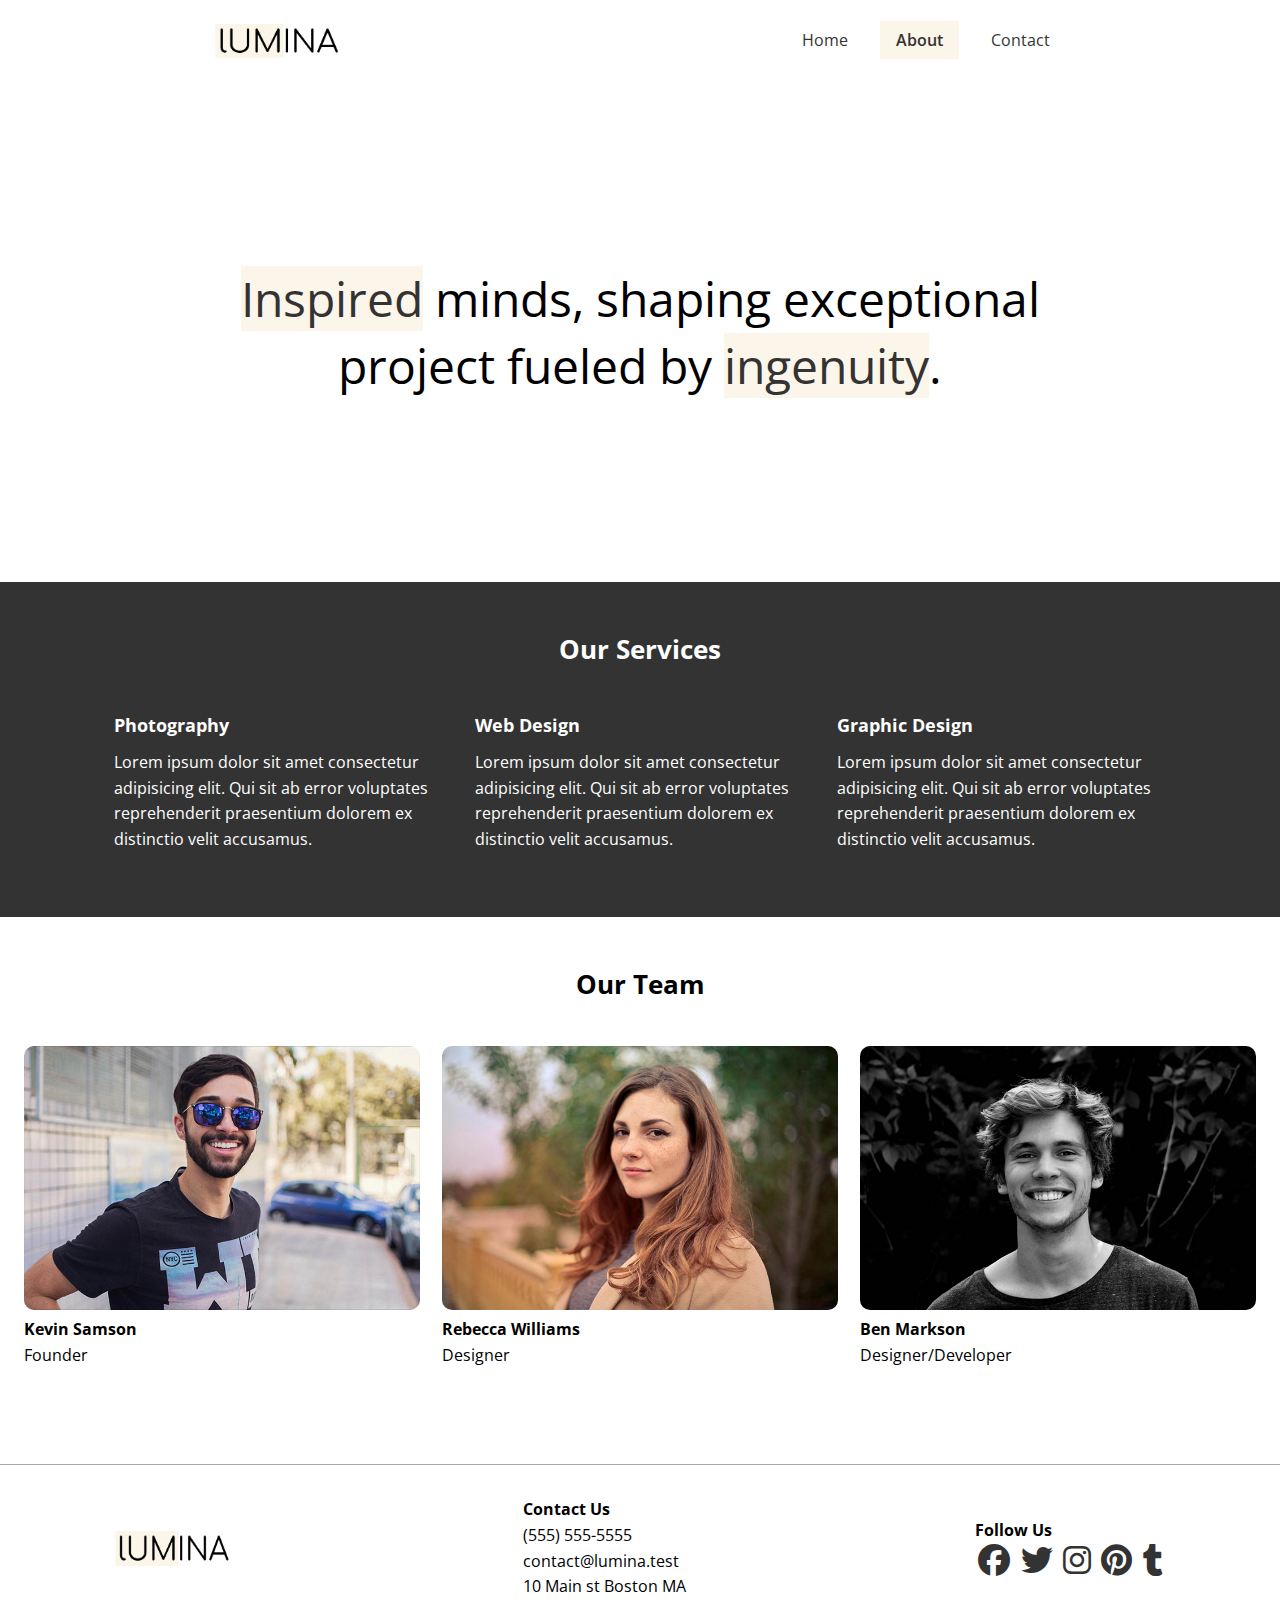
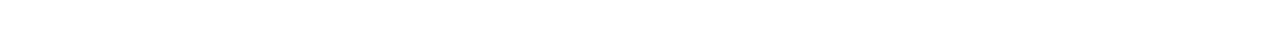
==== about.html @ 6e00bea1 "Initial commit" ====
<!DOCTYPE html>
<html lang="en">
<head>
    <meta charset="UTF-8">
    <meta name="viewport" content="width=device-width, initial-scale=1.0">
    <link rel="stylesheet" href="https://cdnjs.cloudflare.com/ajax/libs/font-awesome/6.7.2/css/all.min.css"
        integrity="sha512-Evv84Mr4kqVGRNSgIGL/F/aIDqQb7xQ2vcrdIwxfjThSH8CSR7PBEakCr51Ck+w+/U6swU2Im1vVX0SVk9ABhg=="
        crossorigin="anonymous" referrerpolicy="no-referrer" />
    <title>About Lumina Creative</title>
    <link rel="shortcut icon" href="./images/favicon.ico" type="image/x-icon">
    <link rel="stylesheet" href="./css/styles.css">
    <link rel="preconnect" href="https://fonts.googleapis.com">
    <link rel="preconnect" href="https://fonts.gstatic.com" crossorigin>
    <link href="https://fonts.googleapis.com/css2?family=Open+Sans:ital,wght@0,300..800;1,300..800&display=swap"
        rel="stylesheet">
</head>
<body>
    <header class="header">
        <div class="container container-sm header-flex">
            <img src="./images/logo.png" alt="Lumina Creative" class="logo">
            <nav>
                <ul class="main-menu">
                    <li><a href="/">Home</a></li>
                    <li><a class="current" href="./about.html">About</a></li>
                    <li><a href="./contact.html">Contact</a></li>
                </ul>
            </nav>
        </div>
    </header>

    <section class="hero">
        <div class="container container-sm">
            <h2>
                <span class="bg-primary">Inspired</span> minds, shaping exceptional project fueled by <span class="bg-primary">ingenuity</span>.
            </h2>
        </div>
    </section>

    <section class="services bg-dark">
        <div class="container">
            <h2 class="section-heading">Our Services</h2>
            <div class="services-flex">
                <div class="service-item">
                    <h4>Photography</h4>
                    <p>Lorem ipsum dolor sit amet consectetur adipisicing elit. Qui sit ab error voluptates reprehenderit praesentium dolorem ex distinctio velit accusamus.</p>
                </div>
                <div class="service-item">
                    <h4>Web Design</h4>
                    <p>Lorem ipsum dolor sit amet consectetur adipisicing elit. Qui sit ab error voluptates reprehenderit praesentium dolorem ex distinctio velit accusamus.</p>
                </div>
                <div class="service-item">
                    <h4>Graphic Design</h4>
                    <p>Lorem ipsum dolor sit amet consectetur adipisicing elit. Qui sit ab error voluptates reprehenderit praesentium dolorem ex distinctio velit accusamus.</p>
                </div>
            </div>
        </div>
    </section>

    <section class="team">
        <div class="container container-lg">
            <h2 class="section-heading">Our Team</h2>
            <div class="team-flex">
                <div class="team-item">
                    <img src="./images/team1.jpg" alt="Team member">
                    <h4>Kevin Samson</h4>
                    <p>Founder</p>
                </div>
                <div class="team-item">
                    <img src="./images/team2.jpg" alt="Team member">
                    <h4>Rebecca Williams</h4>
                    <p>Designer</p>
                </div>
                <div class="team-item">
                    <img src="./images/team3.jpg" alt="Team member">
                    <h4>Ben Markson</h4>
                    <p>Designer/Developer</p>
                </div>
            </div>
        </div>
    </section>

    <section class="footer">
        <div class="container footer-flex">
            <img src="./images/logo.png" alt="Lumina Creative">

            <div>
                <h4>Contact Us</h4>
                <ul>
                    <li>(555) 555-5555</li>
                    <li>contact@lumina.test</li>
                    <li>10 Main st Boston MA</li>
                </ul>
            </div>

            <div>
                <h4>Follow Us</h4>
                <a href="#"><i class="fab fa-facebook fa-2x"></i></a>
                <a href="#"><i class="fab fa-twitter fa-2x"></i></a>
                <a href="#"><i class="fab fa-instagram fa-2x"></i></a>
                <a href="#"><i class="fab fa-pinterest fa-2x"></i></a>
                <a href="#"><i class="fab fa-tumblr fa-2x"></i></a>
            </div>
        </div>
    </section>
</body>

</html>
---- css/styles.css ----
* {
    margin: 0;
    padding: 0;
    box-sizing: border-box;
}

:root {
    --primary-color: #fcf5e9;
    --dark-color: #333;
    --container-normal: 1100px;
    --container-wide: 1400px;
    --container-narrow: 900px;
}

body {
    font-family: 'Open Sans', sans-serif;
    line-height: 1.6;
}

a {
    text-decoration: none;
    color: #333;
}

ul {
    list-style: none;
}

img {
    width: 100%;
}

/* Utility Classes */
.bg-primary {
    background-color: var(--primary-color);
    color: #333;
}

.bg-dark {
    background-color: var(--dark-color);
    color: #fff;
}

.bg-dark .bg-primary {
    padding: 0 0.3rem;
}

.visually-hidden {
    clip: rect(0 0 0 0);
    clip-path: inset(50%);
    height: 1px;
    overflow: hidden;
    position: absolute;
    white-space: nowrap;
    width: 1px;
}

.section-heading {
    font-size: 1.6rem;
    text-align: center;
    margin-bottom: 40px;
}

.btn {
    display: inline-block;
    padding: 1rem 2rem;
    border: 1px solid #333;
    background: transparent;
    font-family: inherit;
    font-size: inherit;
    cursor: pointer;
}

.btn:hover {
    background: #333;
    color: #fff;
}

/* Container */
.container {
    max-width: var(--container-normal);
    margin: 0 auto;
    padding: 0 1.5rem;
}

.container-lg {
    max-width: var(--container-wide);
}

.container-sm {
    max-width: var(--container-narrow);
}

/* Header */
.header {
    margin: 1.5rem auto;
}

.header .logo {
    width: 130px;
}

.header .header-flex {
    display: flex;
    justify-content: space-between;
    align-items: center;
}

.header .main-menu {
    display: flex;
    gap: 1rem;
}

.header .main-menu a {
    padding: 0.5rem 1rem;
}

.header .main-menu a:hover {
    background-color: var(--primary-color);
}

.current {
    background-color: var(--primary-color);
    font-weight: 600;
}

/* Contact */
.contact {
    padding: 3rem o 4rem;
}

.contact p {
    text-align: center;
    margin-bottom: 2rem;
}

.form-group {
    margin: 2rem 0;
}

.contact input,
.contact textarea {
    border: none;
    border-bottom: 1px #333 solid;
    width: 100%;
    padding-bottom: 1rem;
    font-family: inherit;
    font-size: inherit;
}

.contact textarea {
    height: 200px;
}

.contact input:focus,
.contact textarea:focus {
    outline: 0;
}

.contact .btn {
    width: 100%;
}

/* Gallery */
.gallery-flex {
    display: flex;
    justify-content: center;
    flex-wrap: wrap;
    gap: 20px;
}

.gallery-item {
    width: calc(33.333% - 20px);
    border-radius: 10px;
}

.gallery-item img {
    border-radius: 10px;
}

.gallery-item:hover {
    opacity: 0.9;
}

/* Hero */
.hero {
    height: 500px;
    display: flex;
    justify-content: center;
    align-items: center;
    text-align: center;
}

.hero h2 {
    font-size: 3rem;
    line-height: 1.4;
    font-weight: normal;
}

/* Footer */
.footer {
    border-top: 1px solid #aaa;
    padding: 2rem 1.5rem;
    margin-top: 2rem;
}

.footer .footer-flex {
    display: flex;
    justify-content: space-between;
    align-items: center;
}

.footer img {
    width: 120px;
    height: 35px;
}

.footer h4 {
    font-size: 1rem;
}

.footer a {
    margin: 0.2rem;
}

/* Services */
.services {
    padding: 3rem 0 4rem;
}

.services-flex {
    display: flex;
    gap: 2rem;

}

.service-item h4 {
    font-size: 1.1rem;
    margin-bottom: 0.7rem;
}

/* Team */
.team {
    padding: 3rem 0 4rem;
}

.team-flex {
    display: flex;
    gap: 1.4rem;
}

.team img {
    border-radius: 10px;
}

/* Media Queries */
@media (max-width: 768px) {

    .header .header-flex,
    .footer .footer-flex,
    .services .services-flex,
    .team .team-flex {
        flex-direction: column;
        gap: 1.5rem;
    }

    .footer .footer-flex {
        text-align: center;
    }

    .hero {
        height: 300px;
    }

    .hero h2 {
        font-size: 1.8rem;
    }

    .gallery-item {
        width: calc(50% - 20px);
    }
}
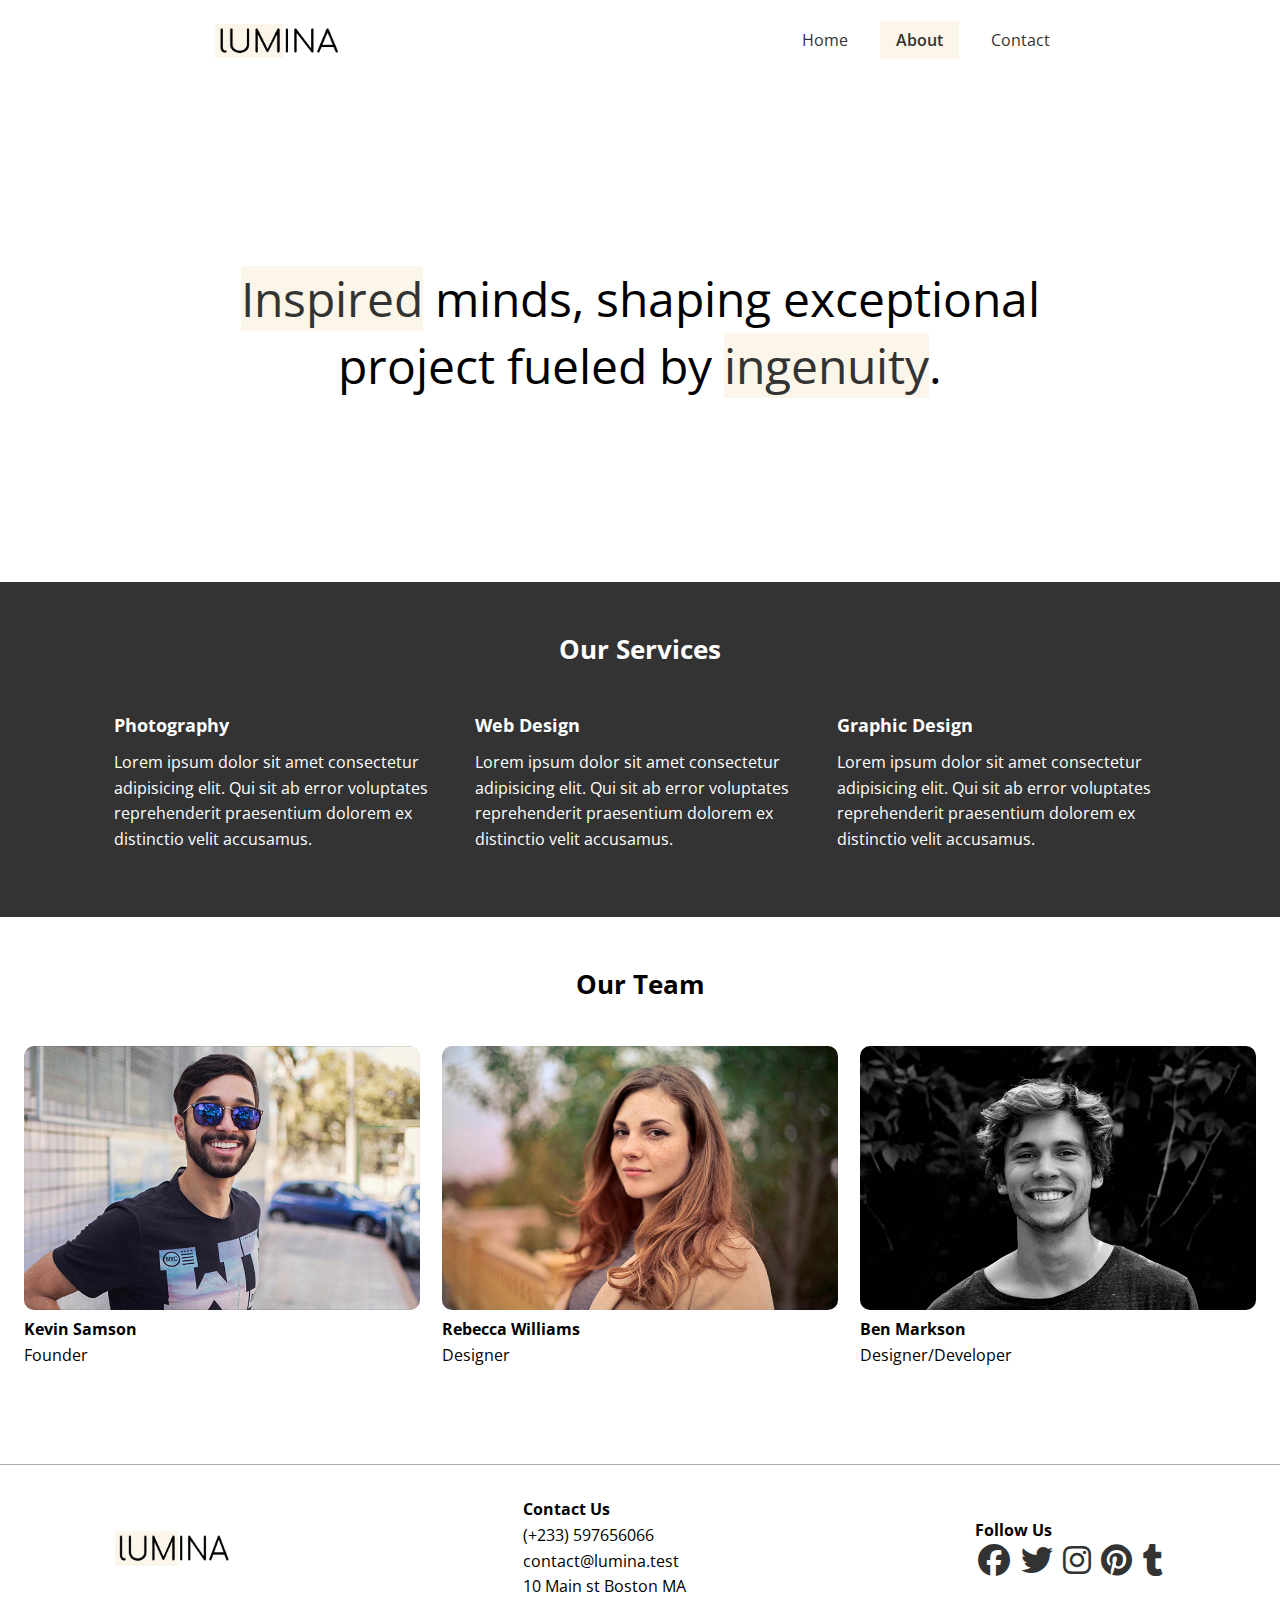
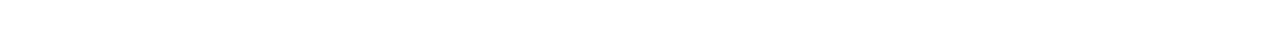
==== commit 5037bf8e: "Updated Number" ====
--- a/about.html
+++ b/about.html
@@ -86,7 +86,7 @@
             <div>
                 <h4>Contact Us</h4>
                 <ul>
-                    <li>(555) 555-5555</li>
+                    <li>(+233) 597656066</li>
                     <li>contact@lumina.test</li>
                     <li>10 Main st Boston MA</li>
                 </ul>
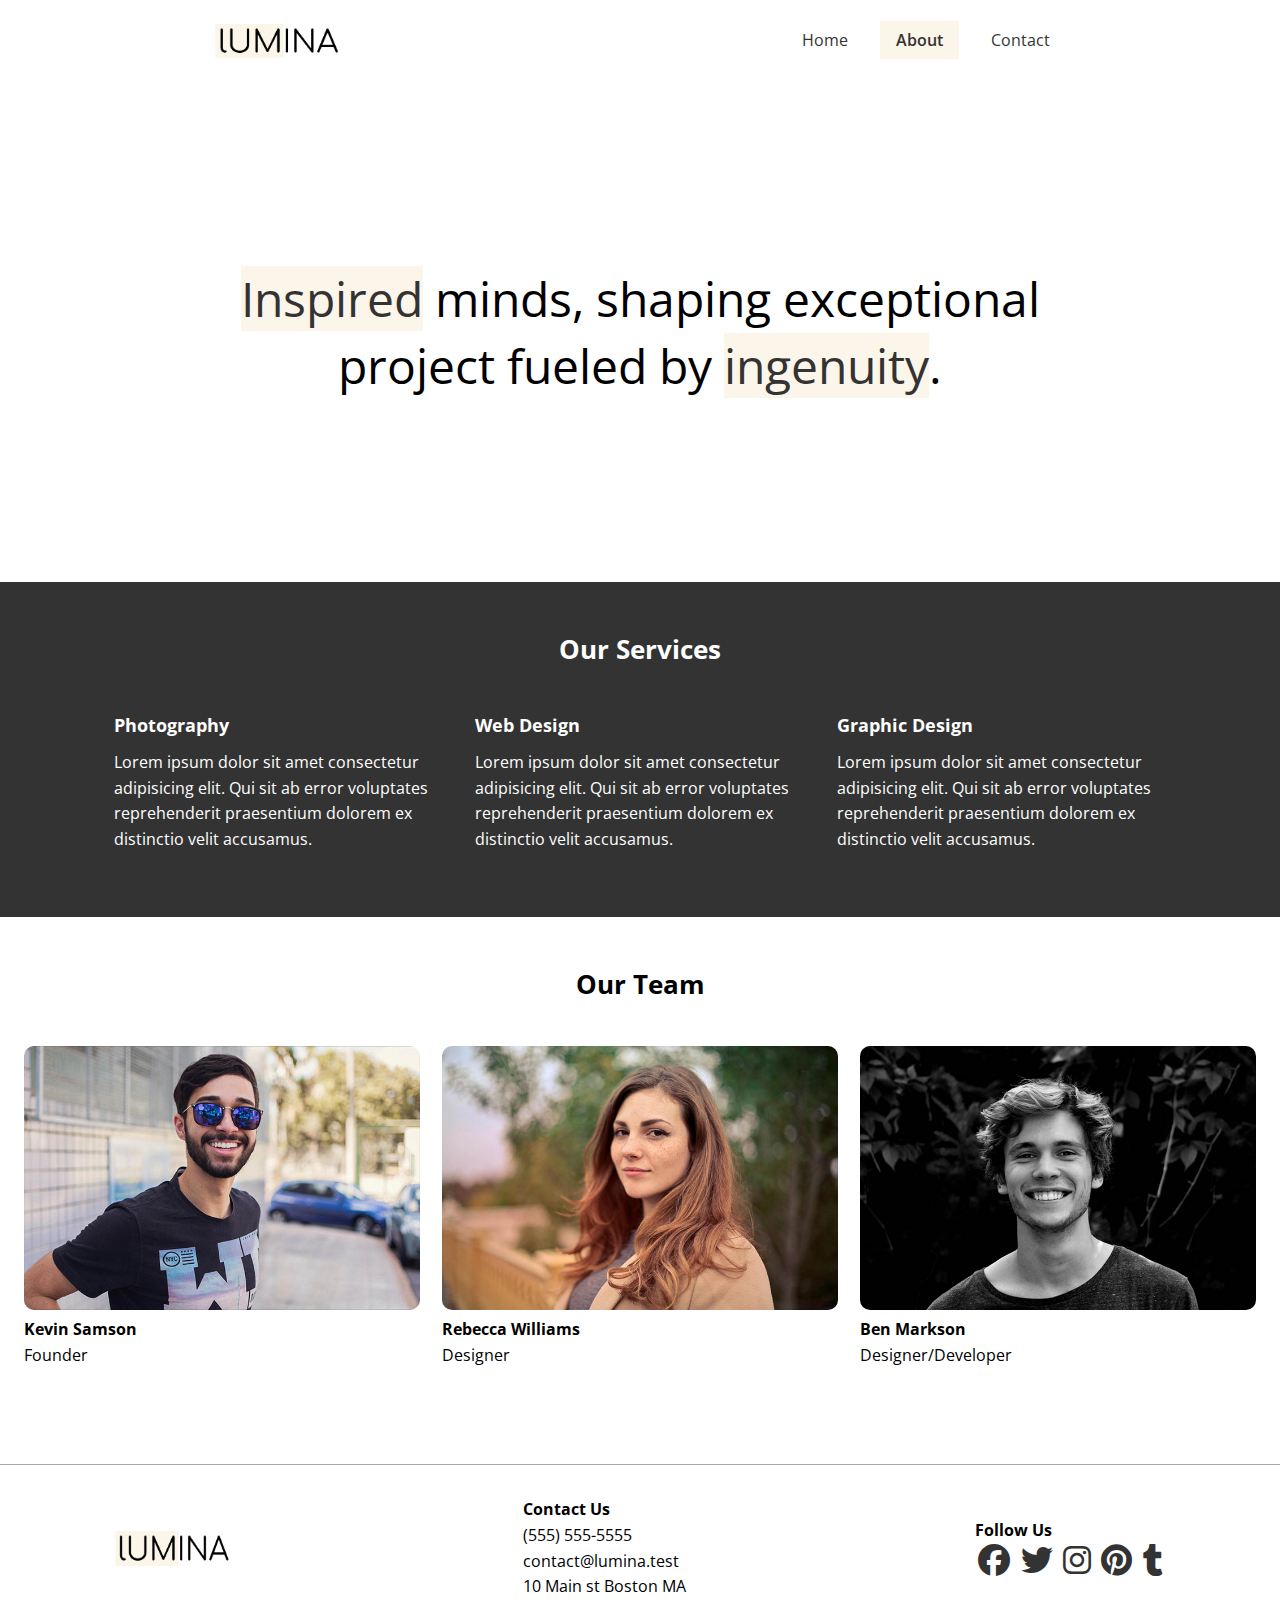
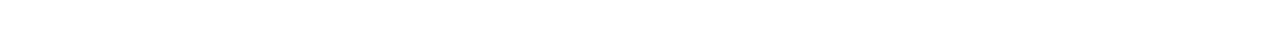
==== commit e284376c: "Changed the numbers on al pages" ====
--- a/about.html
+++ b/about.html
@@ -86,7 +86,7 @@
             <div>
                 <h4>Contact Us</h4>
                 <ul>
-                    <li>(+233) 597656066</li>
+                    <li>(555) 555-5555</li>
                     <li>contact@lumina.test</li>
                     <li>10 Main st Boston MA</li>
                 </ul>
